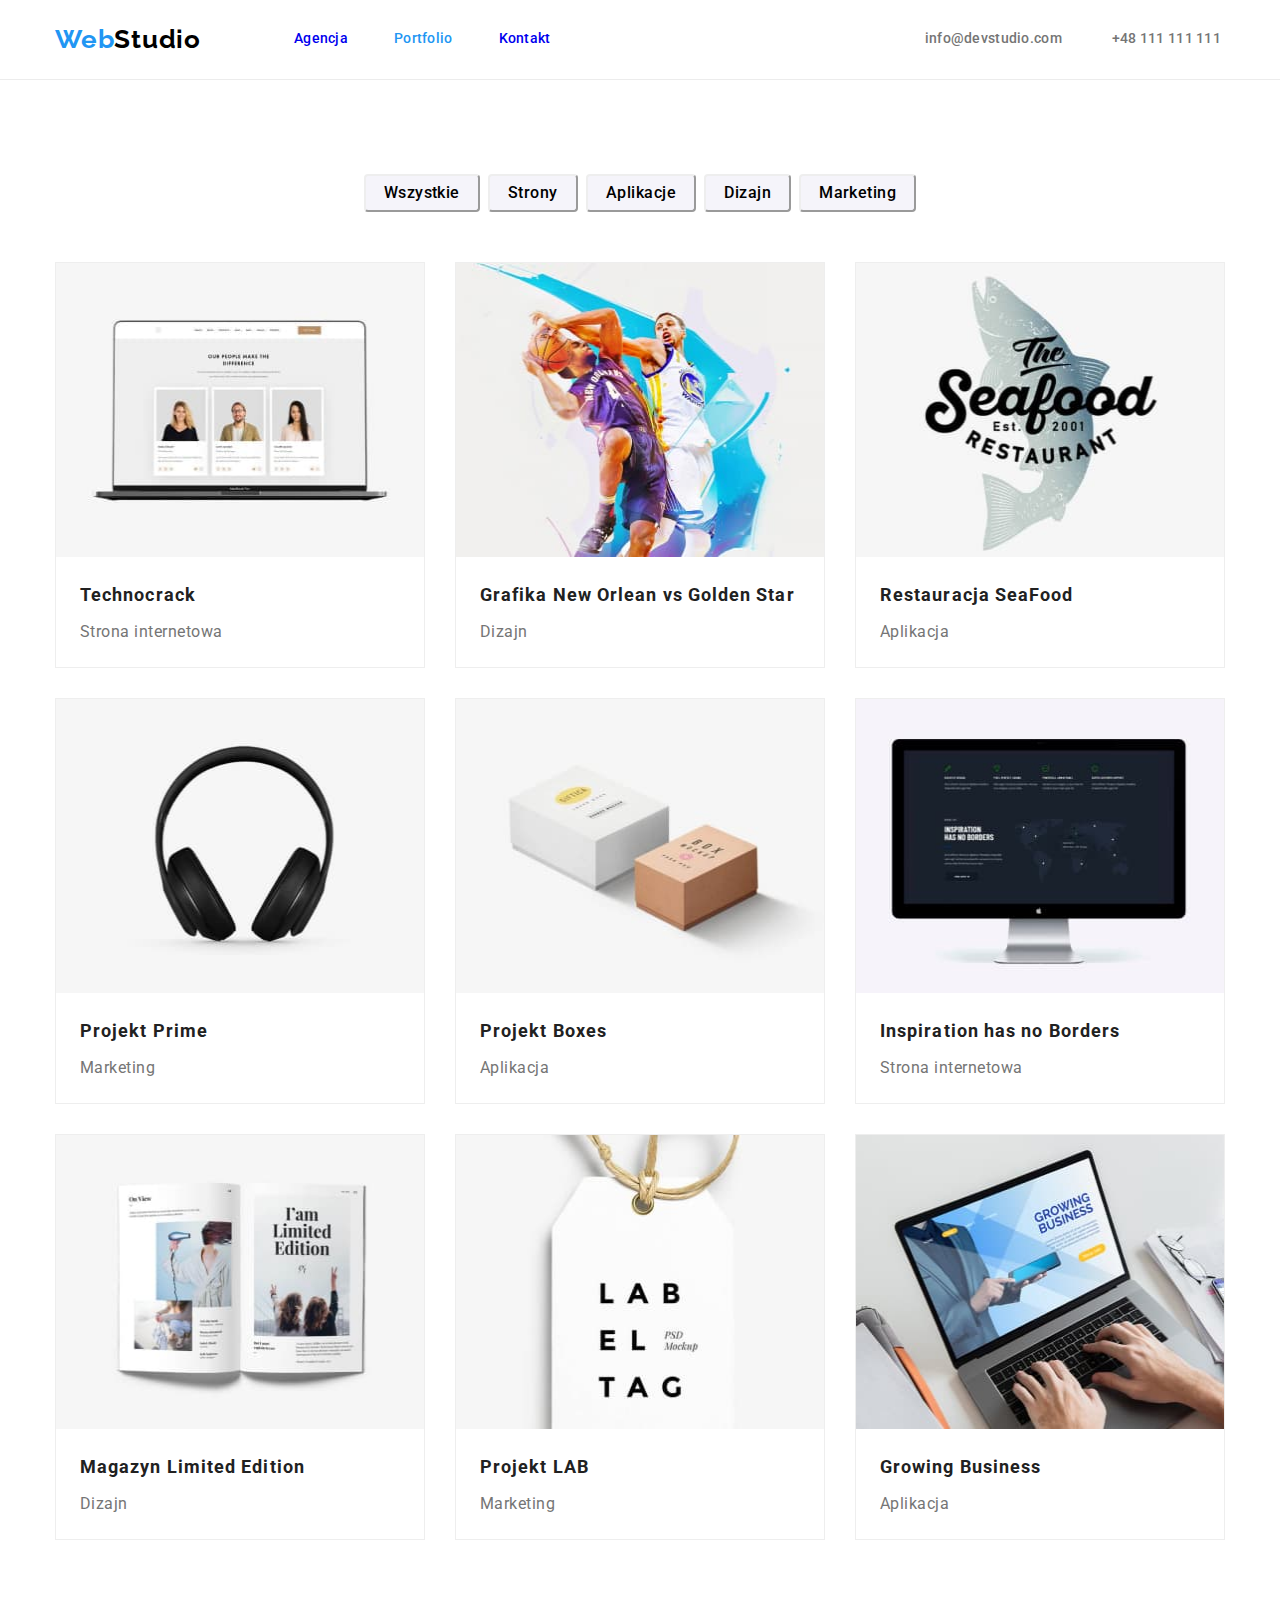
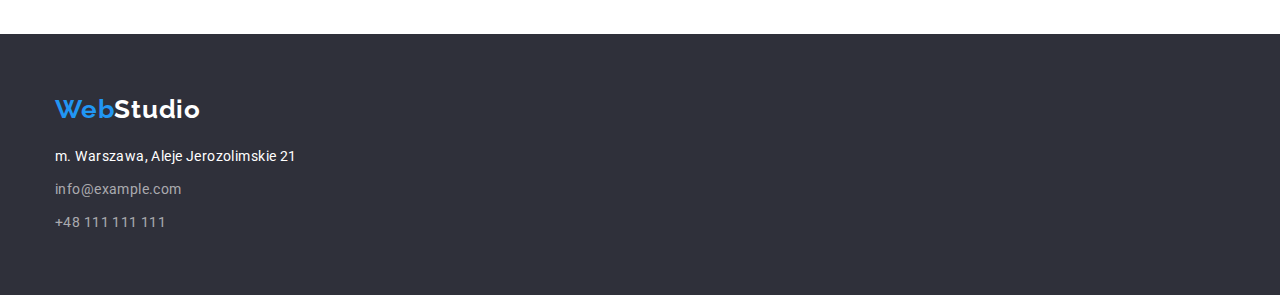
==== portfolio.html @ 493adce8 "clone previous" ====
<!DOCTYPE html>
<html lang="pl">
  <head>
    <meta charset="UTF-8" />
    <meta name="viewport" content="width=device-width, initial-scale=1.0" />
    <link
      rel="stylesheet"
      href="https://cdnjs.cloudflare.com/ajax/libs/modern-normalize/1.0.0/modern-normalize.min.css"
    />
    <link rel="stylesheet" type="text/css" href="./css/style.css" />
    <link rel="preconnect" href="https://fonts.googleapis.com" />
    <link rel="preconnect" href="https://fonts.gstatic.com" crossorigin />
    <link
      href="https://fonts.googleapis.com/css2?family=Raleway:wght@700&family=Roboto:wght@400;500;700;900&display=swap"
      rel="stylesheet"
    />
    <title>Portfolio</title>
  </head>
  <body>
    <header class="header-portfolio">
      <div class="container">
        <div class="header-box">
          <a class="logo" href="./index.html"><span>Web</span>Studio</a>
          <nav class="navigation">
            <ul class="navigation-list">
              <li>
                <a class="navigation-list-link link" href="./index.html"
                  >Agencja</a
                >
              </li>
              <li>
                <a class="navigation-list-link link" href="./portfolio.html"
                  ><span class="current-page">Portfolio</span></a
                >
              </li>
              <li>
                <a class="navigation-list-link link" href="./index.html"
                  >Kontakt</a
                >
              </li>
            </ul>
          </nav>
          <div class="header-contacts">
            <ul class="header-contacts-list">
              <li>
                <a
                  class="header-contacts-list-link link"
                  href="mailto:info@devstudio.com"
                  >info@devstudio.com</a
                >
              </li>
              <li>
                <a
                  class="header-contacts-list-link link"
                  href="tel:+48111111111"
                  >+48 111 111 111</a
                >
              </li>
            </ul>
          </div>
        </div>
      </div>
    </header>

    <main class="main">
      <div class="container">
        <div class="buttons-portfolio section">
          <ul class="buttons-portfolio-list">
            <li>
              <button class="portfolio-button" type="button">Wszystkie</button>
            </li>
            <li>
              <button class="portfolio-button" type="button">Strony</button>
            </li>
            <li>
              <button class="portfolio-button" type="button">Aplikacje</button>
            </li>
            <li>
              <button class="portfolio-button" type="button">Dizajn</button>
            </li>
            <li>
              <button class="portfolio-button" type="button">Marketing</button>
            </li>
          </ul>
        </div>
      </div>
      <div class="container">
        <div class="projects section">
          <ul class="project-list">
            <li class="project-description">
              <figure class="project-figure">
                <img
                  src="./images/project1.jpg"
                  alt="Widok monitora laptopa, na którym wyświetlona jest strona internetowa. Strona główna wyświetla nagłówek oraz pod nim zdjęcia trzech specjalistów z krótką notą informacyjną."
                  width="370"
                  height="294"
                />
                <figcaption>
                  <h4 class="project-name">Technocrack</h4>
                  <p class="project-type">Strona internetowa</p>
                </figcaption>
              </figure>
            </li>
            <li class="project-description">
              <figure class="project-figure">
                <img
                  src="./images/project2.jpg"
                  alt="Plakat przedstawiający dwóch koszykarzy, z których jeden jest w wyskoku do rzucenia piłką, a drugi próbuje go zablokować. Akcja dzieje się na dwukolorowym niebiesko-szarym tle dodającym dynamicznego wyglądu."
                  width="370"
                  height="294"
                />
                <figcaption>
                  <h4 class="project-name">
                    Grafika New Orlean vs Golden Star
                  </h4>
                  <p class="project-type">Dizajn</p>
                </figcaption>
              </figure>
            </li>
            <li class="project-description">
              <figure class="project-figure">
                <img
                  src="./images/project3.jpg"
                  alt="Zaprojektowane logo aplikacji restauracji The Seafood. Czarne logo z nazwą, datą utworzenia i podpisem restauracja jest umieszczone na tle sylwetki pstrąga w kolorach szarości. Pstrąg umieszczony jest wertykalnie, głową do góry i zakrzywiony w lewo ogonem na dole."
                  width="370"
                  height="294"
                />
                <figcaption>
                  <h4 class="project-name">Restauracja SeaFood</h4>
                  <p class="project-type">Aplikacja</p>
                </figcaption>
              </figure>
            </li>
            <li class="project-description">
              <figure class="project-figure">
                <img
                  src="./images/project4.jpg"
                  alt="Proste czare słuchawki nauszne."
                  width="370"
                  height="294"
                />
                <figcaption>
                  <h4 class="project-name">Projekt Prime</h4>
                  <p class="project-type">Marketing</p>
                </figcaption>
              </figure>
            </li>
            <li class="project-description">
              <figure class="project-figure">
                <img
                  src="./images/project5.jpg"
                  alt=" Dwa pudełka: białe i beżowe, ustawione w pewnej odległości, ale w jednej linii. Jedno pudełko wygląda naj oddalone przedłużenie drugiego pudełka."
                  width="370"
                  height="294"
                />
                <figcaption>
                  <h4 class="project-name">Projekt Boxes</h4>
                  <p class="project-type">Aplikacja</p>
                </figcaption>
              </figure>
            </li>
            <li class="project-description">
              <figure class="project-figure">
                <img
                  src="./images/project6.jpg"
                  alt="Widok monitora komputera, na którym wyświetla się strona o czarnym tle i jasnej czcionce. Prawy, dolny róg zajmuje mapa świata w skali szarości z zaznaczonymi poprzez białe punkty różnymi miejscami."
                  width="370"
                  height="294"
                />
                <figcaption>
                  <h4 class="project-name">Inspiration has no Borders</h4>
                  <p class="project-type">Strona internetowa</p>
                </figcaption>
              </figure>
            </li>
            <li class="project-description">
              <figure class="project-figure">
                <img
                  src="./images/project7.jpg"
                  alt="Widok otwartego magazynu, w którym po lewej stronie znajduje się zdjęcie kobiety. Kobieta ta trzyma suszarkę w prawej ręce i suszy włosy w taki sposób, że całe są zwiane na jej twarz, którą całowicie przesłaniaja. Po prawej stronie magazynu znajduje się logo I'am Limited Edition oraz zdjęcie dwóch kobiet obróconych plecami do obiektywu. Kobiety mają długie brązowe włosy, stoją ramię w ramię. Każda z nich trzyma uniesioną oddaloną od koleżanki rękę do góry pokazując znak peace."
                  width="370"
                  height="294"
                />
                <figcaption>
                  <h4 class="project-name">Magazyn Limited Edition</h4>
                  <p class="project-type">Dizajn</p>
                </figcaption>
              </figure>
            </li>
            <li class="project-description">
              <figure class="project-figure">
                <img
                  src="./images/project8.jpg"
                  alt="Prezentacja prostej białej etykiety na konopnym sznurku. Etykieta czarnymi, wytłuszczonymi literami ma wydrukowany napis LAB EL TAG, w czego każdy fragment znajduje się w innym wierszu. Przy literach EL znajduje się niewielki napis wydrukowany czarną kursywą PSD Mockup. "
                  width="370"
                  height="294"
                />
                <figcaption>
                  <h4 class="project-name">Projekt LAB</h4>
                  <p class="project-type">Marketing</p>
                </figcaption>
              </figure>
            </li>
            <li class="project-description">
              <figure class="project-figure">
                <img
                  src="./images/project9.jpg"
                  alt=" Widok laptopa, na którego klawiaturze ktoś trzyma dłonie. Na monitorze wyświetla się strona internetowa o niebieskim nagłówku GROWING BUSINESS po prawej stronie. Po lewej stronie znajduje się zdjęcie sylwetki mężczyzny w grafitowym garniturze, od szyji do pasa, Mężczyzna trzyma w dłoni tablet, na który wskazuje palcem."
                  width="370"
                  height="294"
                />
                <figcaption>
                  <h4 class="project-name">Growing Business</h4>
                  <p class="project-type">Aplikacja</p>
                </figcaption>
              </figure>
            </li>
          </ul>
        </div>
      </div>
    </main>
    <footer class="footer">
      <div class="container">
        <a class="logo" href="./index.html"><span>Web</span>Studio</a>
        <address class="address">
          <ul class="address-list">
            <li>m. Warszawa, Aleje Jerozolimskie 21</li>
            <li>
              <a class="link" href="mailto:info@example.com"
                >info@example.com</a
              >
            </li>
            <li><a class="link" href="tel:+48111111111">+48 111 111 111</a></li>
          </ul>
        </address>
      </div>
    </footer>
  </body>
</html>
---- css/style.css ----
/* General settings */
:root {
  --brand-color: #2196f3;
}

body {
  font-family: 'Roboto', sans-serif;
  font-size: 14px;
  font-weight: 400;
  background-color: #e5e5e5;
  color: #212121;
  line-height: 1.14;
  max-width: 1600px;
  margin: 0 auto;
  box-shadow: 0px 4px 4px rgba(0, 0, 0, 0.25), 0px 4px 4px rgba(0, 0, 0, 0.25);
}
/* General settings */
/*  */
/* Box settings */
h1,
h2,
h3,
h4,
p,
ul {
  margin: 0 0;
  padding: 0 0;
}
.container {
  max-width: 1200px;
  padding: 0 15px;
  margin: auto;
}
.section {
  padding-top: 94px;
  padding-bottom: 94px;
}
.buttons-portfolio {
  padding-bottom: 0px;
}
.projects {
  padding-top: 50px;
}
.header,
.header-portfolio {
  padding: 23.94px;
  background-color: #fff;
  border-bottom: 1px solid #ececec;
}
.header-box {
  display: flex;
  align-items: center;
  justify-content: space-between;
  padding-right: 2px;
}
.navigation {
  display: flex;
  flex-grow: 2;
}
.navigation-list {
  display: flex;
  padding-left: 93px;
  gap: 46px;
}
.header-contacts {
  display: flex;
  justify-self: flex-end;
}
.header-contacts-list {
  display: flex;
  gap: 50px;
  padding-right: 2px;
}
.description {
  padding-bottom: 0px;
}
.description-list {
  display: flex;
  justify-items: center;
  gap: 30px;
}
.introduction {
  background-color: #2f303a;
  padding: 200px;
}
.team {
  background-color: #f5f4fa;
}
.team-member {
  background-color: #fff;
  box-shadow: 0px 1px 3px rgba(0, 0, 0, 0.12), 0px 1px 1px rgba(0, 0, 0, 0.14),
    0px 2px 1px rgba(0, 0, 0, 0.2);
  border-radius: 0px 0px 4px 4px;
}
.footer {
  background-color: #2f303a;
  padding-top: 60px;
  padding-bottom: 60px;
}
.main {
  background-color: #fff;
}
.team-member-figure {
  display: block;
  width: 100%;
  margin: 0 0;
}
.project-list {
  flex-basis: auto;
  display: flex;
  flex-wrap: wrap;
  gap: 30px;
  padding: 0;
}
.project-description {
  max-width: 370px;
  background-color: #fff;
  border: 1px solid #eee;
}
.project-figure {
  margin: 0 0;
  display: block;
}
.project-figure img {
  display: block;
  width: 100%;
}

/* Box settings */
/*  */
/* Logo settings */
.logo {
  display: flex;
  justify-self: flex-start;
  font-family: 'Raleway';
  font-weight: 700;
  font-size: 26px;
  line-height: 1.19;
  letter-spacing: 0.03em;
  text-decoration: none;
  cursor: pointer;
}
.header .logo,
.header-portfolio .logo {
  color: #000;
}
.logo span {
  color: var(--brand-color);
}
.footer .logo {
  color: #fff;
  padding-bottom: 20px;
}

/* Logo settings */
/*  */
/* Link settings */
.link {
  text-decoration: none;
}
.link:hover,
.link:focus {
  color: var(--brand-color);
}
.current-page {
  color: var(--brand-color);
}
.link:after,
.link:active,
.link:visited,
.link:before {
  color: inherit;
}
.navigation-list-link {
  font-weight: 500;
  letter-spacing: 0.02em;
}
.navigation-list-link:hover,
.navigation-list-link:focus {
  color: var(--brand-color);
}
.header-contacts a {
  font-weight: 500;
  letter-spacing: 0.02em;
  color: #757575;
}
.address-list a {
  color: rgba(255, 255, 255, 0.6);
}

/* Link settings */
/*  */
/* Buttons of all type */
.introduction-button {
  margin: 0 auto;
  display: block;
  font-family: 'Roboto', sans-serif;
  width: 200px;
  height: 50px;
  font-weight: 700;
  font-size: 16px;
  line-height: 1.88;
  text-align: center;
  letter-spacing: 0.06em;
  color: #ffffff;
  background-color: var(--brand-color);
  box-shadow: 0px 4px 4px rgba(0, 0, 0, 0.15);
  border-radius: 4px;
  border-color: var(--brand-color);
  cursor: pointer;
}
.portfolio-button {
  font-family: 'Roboto', sans-serif;
  background-color: #f5f4fa;
  border-color: inherit;
  border-radius: 4px;
  font-weight: 500;
  font-size: 16px;
  line-height: 1.62;
  text-align: center;
  letter-spacing: 0.03em;
  cursor: pointer;
  padding: 4px 18px;
}

.portfolio-button:hover,
.portfolio-button:focus {
  background: var(--brand-color);
  color: #fff;
  border-color: var(--brand-color);
  box-shadow: 0px 3px 1px rgba(0, 0, 0, 0.1), 0px 1px 2px rgba(0, 0, 0, 0.08),
    0px 2px 2px rgba(0, 0, 0, 0.12);
  border-radius: 4px;
}
/* Buttons of all type */
/*  */
/* List settings */
.navigation-list,
.header-contacts-list,
.secound-list,
.team-list,
.description-list,
.address-list,
.project-list,
.buttons-portfolio-list {
  list-style: none;
}
.secound-list {
  display: flex;
  gap: 30px;
}
.description-list-header {
  font-weight: 700;
  text-transform: uppercase;
  padding-bottom: 10px;
}
.description-list-paragraf {
  line-height: 1.71;
  letter-spacing: 0.03em;
  color: #757575;
}
.address-list {
  font-style: normal;
  line-height: 1.71;
  letter-spacing: 0.03em;
  color: #fff;
  display: flex;
  flex-direction: column;
  gap: 9px;
}
.team-list {
  display: flex;
  gap: 30px;
}
.buttons-portfolio-list {
  display: flex;
  gap: 8px;
  justify-content: center;
}
/* List settings */
/*  */
/* Header settings */
.introduction-header {
  margin: 0 auto;
  max-width: 696px;
  font-weight: 900;
  font-size: 44px;
  line-height: 1.36;
  text-align: center;
  letter-spacing: 0.06em;
  text-transform: uppercase;
  color: #ffffff;
  padding-bottom: 30px;
}
.secound-header {
  padding-bottom: 50px;
  font-weight: 700;
  font-size: 36px;
  line-height: 1.16;
  letter-spacing: 0.03em;
  text-align: center;
}
.team-header {
  font-weight: 700;
  letter-spacing: 0.03em;
  text-transform: uppercase;
}
/* Header settings */
/*  */
/* Description settings */
.teammate {
  padding-top: 30px;
  padding-bottom: 10px;
  font-weight: 500;
  font-size: 16px;
  line-height: 1.18;
  letter-spacing: 0.03em;
  text-align: center;
}
.teammate-job {
  padding-bottom: 30px;
  font-size: 16px;
  line-height: 1.18;
  letter-spacing: 0.03em;
  text-align: center;
  color: #757575;
}
.project-name {
  font-weight: 700;
  font-size: 18px;
  line-height: 2;
  letter-spacing: 0.06em;
  padding-left: 24px;
  padding-top: 20px;
  padding-bottom: 4px;
}
.project-type {
  font-size: 16px;
  line-height: 1.88;
  letter-spacing: 0.03em;
  color: #757575;
  padding-left: 24px;
  padding-bottom: 20px;
}

/* Description settings */
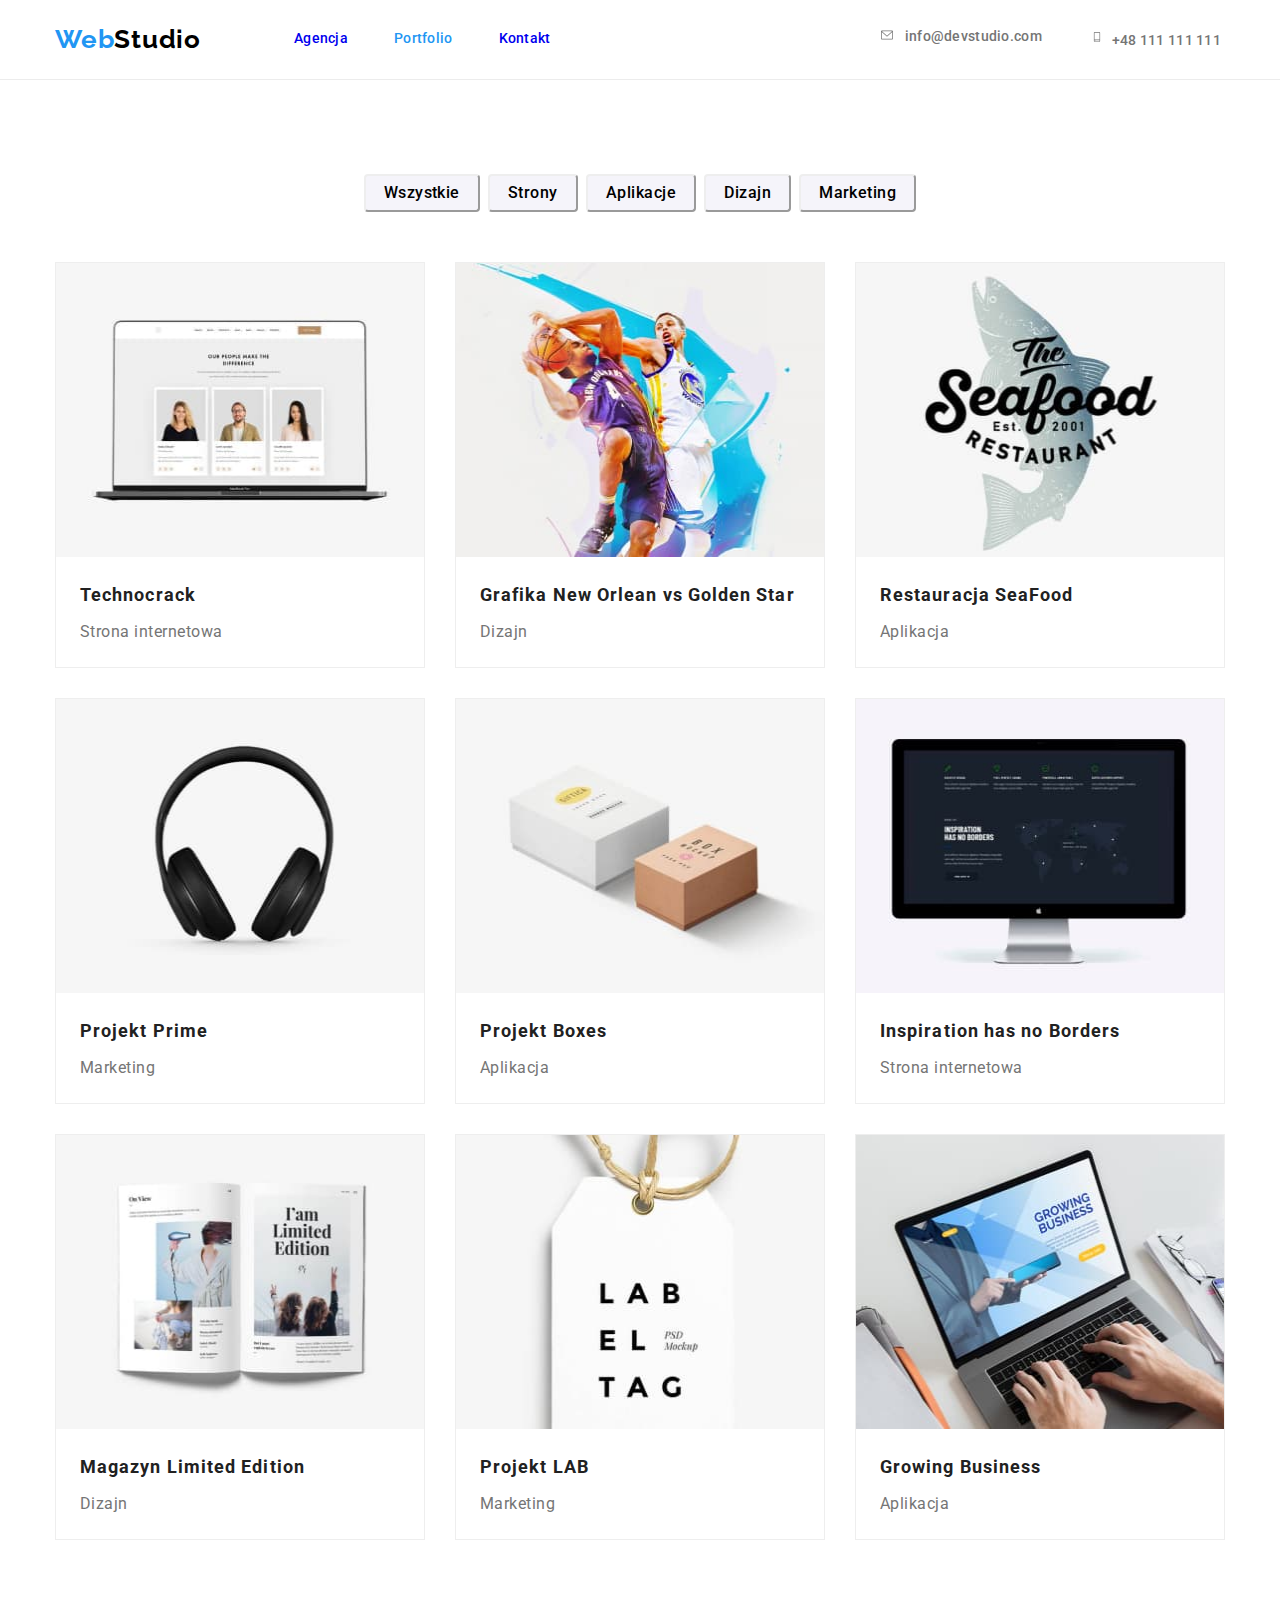
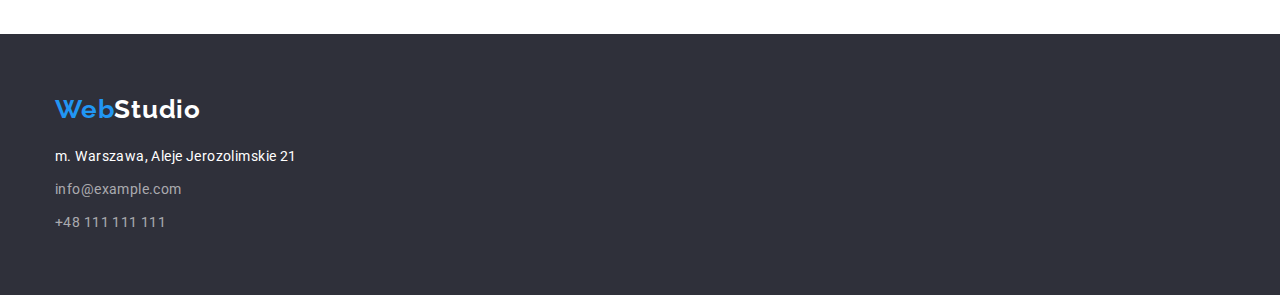
==== commit 89c4123b: "rozne" ====
--- a/portfolio.html
+++ b/portfolio.html
@@ -46,6 +46,10 @@
                 <a
                   class="header-contacts-list-link link"
                   href="mailto:info@devstudio.com"
+                  ><svg class="contact-icon-mail">
+                    <use
+                      href="./images/symbol-defs.svg#icon-envelope"
+                    ></use></svg
                   >info@devstudio.com</a
                 >
               </li>
@@ -53,6 +57,10 @@
                 <a
                   class="header-contacts-list-link link"
                   href="tel:+48111111111"
+                  ><svg class="contact-icon-phone">
+                    <use
+                      href="./images/symbol-defs.svg#icon-smartphone"
+                    ></use></svg
                   >+48 111 111 111</a
                 >
               </li>
@@ -230,7 +238,9 @@
                 >info@example.com</a
               >
             </li>
-            <li><a class="link" href="tel:+48111111111">+48 111 111 111</a></li>
+            <li>
+              <a class="link" href="tel:+48111111111">+48 111 111 111</a>
+            </li>
           </ul>
         </address>
       </div>
--- a/css/style.css
+++ b/css/style.css
@@ -65,6 +65,7 @@
 .header-contacts {
   display: flex;
   justify-self: flex-end;
+  align-items: center;
 }
 .header-contacts-list {
   display: flex;
@@ -81,6 +82,14 @@
 }
 .introduction {
   background-color: #2f303a;
+  background-image: linear-gradient(rgba(47, 48, 58, 0.4), rgba(47, 48, 58, 0.4)),
+    url('../images/backgroundimage.jpg');
+  background-size: cover;
+  width: 100%;
+  height: 100%;
+  background-position: center;
+  /* background:  Solid
+rgba(47, 48, 58, 0.4); */
   padding: 200px;
 }
 .team {
@@ -344,3 +353,17 @@
 }
 
 /* Description settings */
+/* SVG-icons */
+.contact-icon-phone {
+  display: inline-flex;
+  width: 10px;
+  height: 16px;
+  margin-right: 10px;
+}
+.contact-icon-mail {
+  display: inline-flex;
+  width: 16px;
+  height: 12px;
+  margin-right: 10px;
+}
+/* SVG-icons */
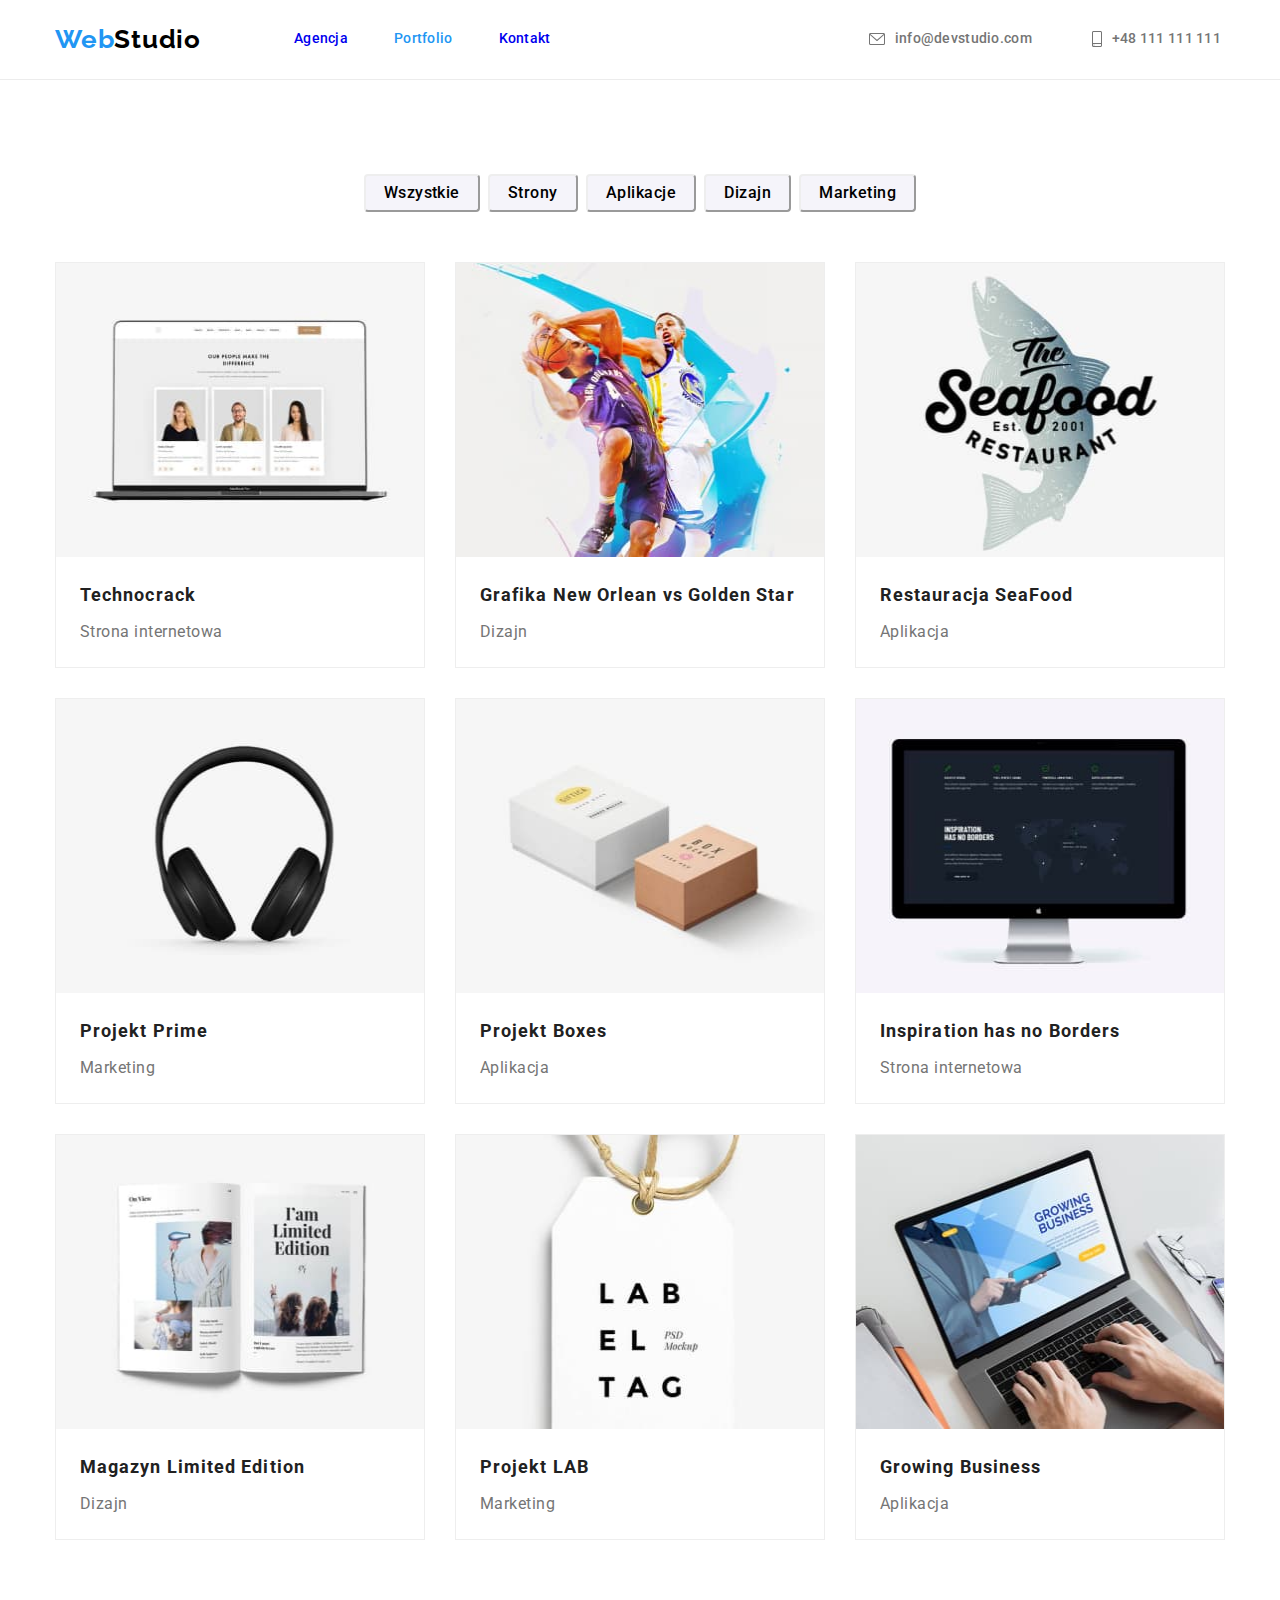
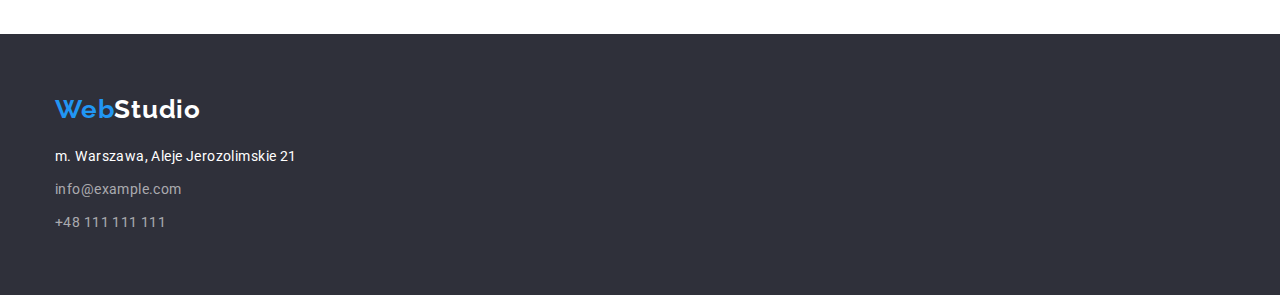
==== commit 3fb0a01d: "header finish" ====
--- a/portfolio.html
+++ b/portfolio.html
@@ -42,7 +42,7 @@
           </nav>
           <div class="header-contacts">
             <ul class="header-contacts-list">
-              <li>
+              <li class="contact-element">
                 <a
                   class="header-contacts-list-link link"
                   href="mailto:info@devstudio.com"
@@ -53,7 +53,7 @@
                   >info@devstudio.com</a
                 >
               </li>
-              <li>
+              <li class="contact-element">
                 <a
                   class="header-contacts-list-link link"
                   href="tel:+48111111111"
--- a/css/style.css
+++ b/css/style.css
@@ -71,6 +71,11 @@
   display: flex;
   gap: 50px;
   padding-right: 2px;
+}
+.header-contacts-list-link
+{
+  display: flex;
+  align-items: center;
 }
 .description {
   padding-bottom: 0px;
@@ -355,15 +360,18 @@
 /* Description settings */
 /* SVG-icons */
 .contact-icon-phone {
-  display: inline-flex;
-  width: 10px;
+  display: inline-block;
+  width: 30px;
   height: 16px;
-  margin-right: 10px;
 }
 .contact-icon-mail {
-  display: inline-flex;
-  width: 16px;
-  height: 12px;
-  margin-right: 10px;
+  display: inline-block;
+  width: 36px;
+  height: 16px;
+}
+
+}
+.contact-element:hover {
+  stroke: var(--brand-color);
 }
 /* SVG-icons */
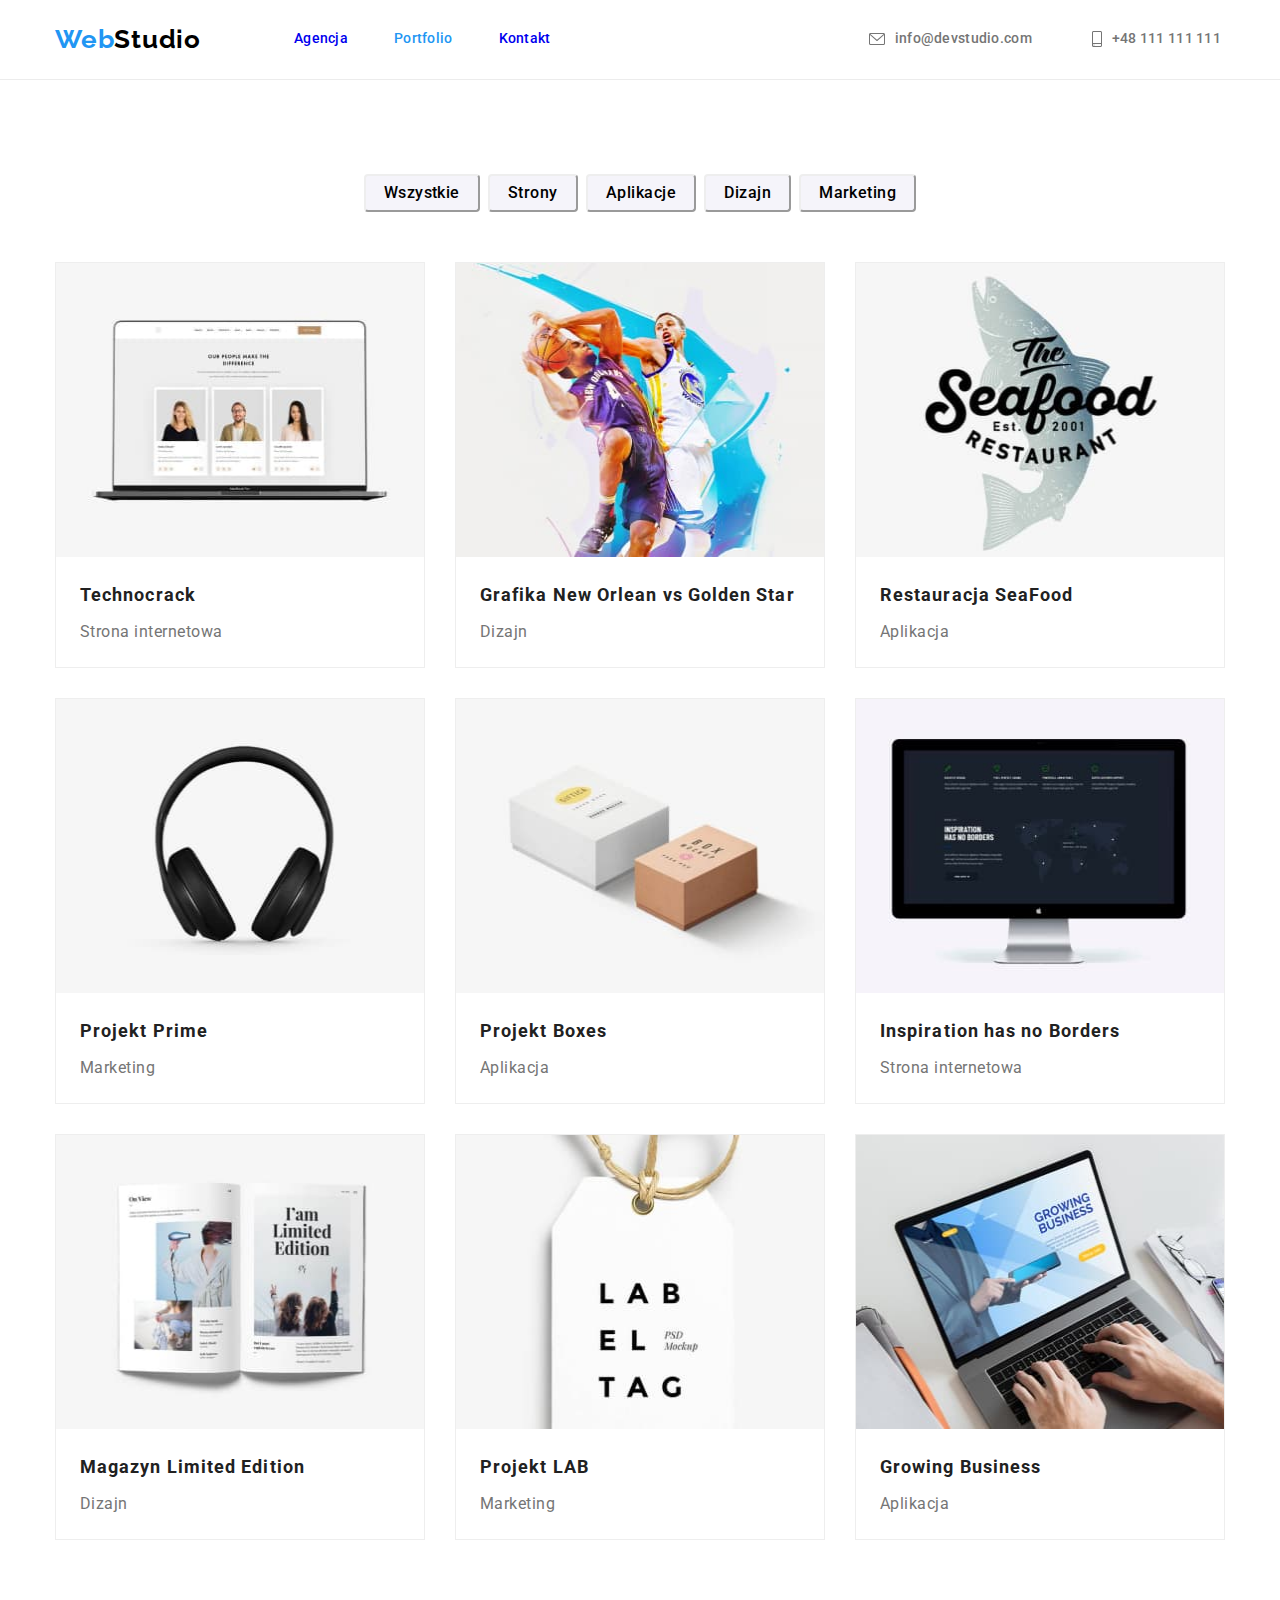
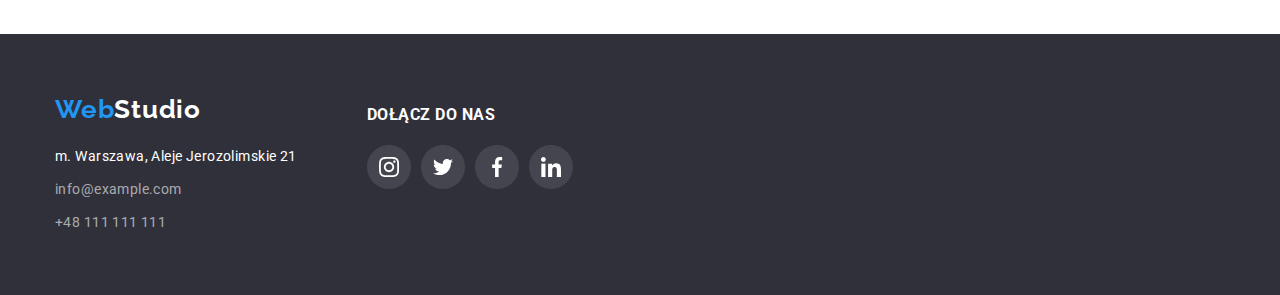
==== commit 94c7770f: "finished page index html" ====
--- a/portfolio.html
+++ b/portfolio.html
@@ -47,9 +47,7 @@
                   class="header-contacts-list-link link"
                   href="mailto:info@devstudio.com"
                   ><svg class="contact-icon-mail">
-                    <use
-                      href="./images/symbol-defs.svg#icon-envelope"
-                    ></use></svg
+                    <use href="./images/icons.svg#icon-envelope"></use></svg
                   >info@devstudio.com</a
                 >
               </li>
@@ -58,9 +56,7 @@
                   class="header-contacts-list-link link"
                   href="tel:+48111111111"
                   ><svg class="contact-icon-phone">
-                    <use
-                      href="./images/symbol-defs.svg#icon-smartphone"
-                    ></use></svg
+                    <use href="./images/icons.svg#icon-smartphone"></use></svg
                   >+48 111 111 111</a
                 >
               </li>
@@ -229,20 +225,70 @@
     </main>
     <footer class="footer">
       <div class="container">
-        <a class="logo" href="./index.html"><span>Web</span>Studio</a>
-        <address class="address">
-          <ul class="address-list">
-            <li>m. Warszawa, Aleje Jerozolimskie 21</li>
-            <li>
-              <a class="link" href="mailto:info@example.com"
-                >info@example.com</a
-              >
-            </li>
-            <li>
-              <a class="link" href="tel:+48111111111">+48 111 111 111</a>
-            </li>
-          </ul>
-        </address>
+        <div class="footer-box">
+          <div class="footer-left">
+            <a class="logo" href="./index.html"><span>Web</span>Studio</a>
+            <address class="address">
+              <ul class="address-list">
+                <li>m. Warszawa, Aleje Jerozolimskie 21</li>
+                <li>
+                  <a class="link" href="mailto:info@example.com"
+                    >info@example.com</a
+                  >
+                </li>
+                <li>
+                  <a class="link" href="tel:+48111111111">+48 111 111 111</a>
+                </li>
+              </ul>
+            </address>
+          </div>
+          <div class="footer-media">
+            <h3 class="footer-media-header">Dołącz do nas</h3>
+
+            <ul class="footer-media-list">
+              <li>
+                <a
+                  href="https://www.instagram.com/"
+                  rel="noopener noreferrer"
+                  target="_blank"
+                >
+                  <svg class="footer-media-icon">
+                    <use href="./images/icons.svg#icon-instagram"></use></svg
+                ></a>
+              </li>
+              <li>
+                <a
+                  href="https://www.twitter.com/"
+                  rel="noopener noreferrer"
+                  target="_blank"
+                >
+                  <svg class="footer-media-icon">
+                    <use href="./images/icons.svg#icon-twitter"></use></svg
+                ></a>
+              </li>
+              <li>
+                <a
+                  href="https://www.facebook.com/"
+                  rel="noopener noreferrer"
+                  target="_blank"
+                >
+                  <svg class="footer-media-icon">
+                    <use href="./images/icons.svg#icon-facebook"></use></svg
+                ></a>
+              </li>
+              <li>
+                <a
+                  href="https://www.linkedin.com/"
+                  rel="noopener noreferrer"
+                  target="_blank"
+                >
+                  <svg class="footer-media-icon">
+                    <use href="./images/icons.svg#icon-linkedin"></use></svg
+                ></a>
+              </li>
+            </ul>
+          </div>
+        </div>
       </div>
     </footer>
   </body>
--- a/css/style.css
+++ b/css/style.css
@@ -1,6 +1,9 @@
 /* General settings */
 :root {
   --brand-color: #2196f3;
+  --pure-white: #fff;
+  --creme-white: #ececec;
+  --grey-icons: #afb1b8;
 }
 
 body {
@@ -44,8 +47,8 @@
 .header,
 .header-portfolio {
   padding: 23.94px;
-  background-color: #fff;
-  border-bottom: 1px solid #ececec;
+  background-color: var(--pure-white);
+  border-bottom: 1px solid var(--creme-white);
 }
 .header-box {
   display: flex;
@@ -72,10 +75,13 @@
   gap: 50px;
   padding-right: 2px;
 }
-.header-contacts-list-link
-{
+.header-contacts-list-link {
   display: flex;
   align-items: center;
+}
+.footer-box {
+  display: flex;
+  gap: 70px;
 }
 .description {
   padding-bottom: 0px;
@@ -90,18 +96,18 @@
   background-image: linear-gradient(rgba(47, 48, 58, 0.4), rgba(47, 48, 58, 0.4)),
     url('../images/backgroundimage.jpg');
   background-size: cover;
+  background-clip: padding-box;
   width: 100%;
   height: 100%;
   background-position: center;
-  /* background:  Solid
-rgba(47, 48, 58, 0.4); */
   padding: 200px;
 }
 .team {
   background-color: #f5f4fa;
 }
+
 .team-member {
-  background-color: #fff;
+  background-color: var(--pure-white);
   box-shadow: 0px 1px 3px rgba(0, 0, 0, 0.12), 0px 1px 1px rgba(0, 0, 0, 0.14),
     0px 2px 1px rgba(0, 0, 0, 0.2);
   border-radius: 0px 0px 4px 4px;
@@ -112,7 +118,7 @@
   padding-bottom: 60px;
 }
 .main {
-  background-color: #fff;
+  background-color: var(--pure-white);
 }
 .team-member-figure {
   display: block;
@@ -128,7 +134,7 @@
 }
 .project-description {
   max-width: 370px;
-  background-color: #fff;
+  background-color: var(--pure-white);
   border: 1px solid #eee;
 }
 .project-figure {
@@ -139,7 +145,12 @@
   display: block;
   width: 100%;
 }
-
+.client {
+  border: 1px solid #afb1b8;
+  border-radius: 4px;
+  width: 170px;
+  height: 92px;
+}
 /* Box settings */
 /*  */
 /* Logo settings */
@@ -162,7 +173,7 @@
   color: var(--brand-color);
 }
 .footer .logo {
-  color: #fff;
+  color: var(--pure-white);
   padding-bottom: 20px;
 }
 
@@ -216,7 +227,7 @@
   line-height: 1.88;
   text-align: center;
   letter-spacing: 0.06em;
-  color: #ffffff;
+  color: var(--pure-white);
   background-color: var(--brand-color);
   box-shadow: 0px 4px 4px rgba(0, 0, 0, 0.15);
   border-radius: 4px;
@@ -240,7 +251,7 @@
 .portfolio-button:hover,
 .portfolio-button:focus {
   background: var(--brand-color);
-  color: #fff;
+  color: var(--pure-white);
   border-color: var(--brand-color);
   box-shadow: 0px 3px 1px rgba(0, 0, 0, 0.1), 0px 1px 2px rgba(0, 0, 0, 0.08),
     0px 2px 2px rgba(0, 0, 0, 0.12);
@@ -256,7 +267,10 @@
 .description-list,
 .address-list,
 .project-list,
-.buttons-portfolio-list {
+.buttons-portfolio-list,
+.footer-media-list,
+.team-media-list,
+.clients-list {
   list-style: none;
 }
 .secound-list {
@@ -267,6 +281,7 @@
   font-weight: 700;
   text-transform: uppercase;
   padding-bottom: 10px;
+  padding-top: 30px;
 }
 .description-list-paragraf {
   line-height: 1.71;
@@ -277,7 +292,7 @@
   font-style: normal;
   line-height: 1.71;
   letter-spacing: 0.03em;
-  color: #fff;
+  color: var(--pure-white);
   display: flex;
   flex-direction: column;
   gap: 9px;
@@ -289,6 +304,22 @@
 .buttons-portfolio-list {
   display: flex;
   gap: 8px;
+  justify-content: center;
+}
+.footer-media-list,
+.team-media-list {
+  display: flex;
+  gap: 10px;
+  flex-wrap: nowrap;
+}
+.team-media-list {
+  justify-content: center;
+  padding-bottom: 30px;
+}
+.clients-list {
+  display: flex;
+  gap: 30px;
+  flex-wrap: nowrap;
   justify-content: center;
 }
 /* List settings */
@@ -303,7 +334,7 @@
   text-align: center;
   letter-spacing: 0.06em;
   text-transform: uppercase;
-  color: #ffffff;
+  color: var(--pure-white);
   padding-bottom: 30px;
 }
 .secound-header {
@@ -318,6 +349,14 @@
   font-weight: 700;
   letter-spacing: 0.03em;
   text-transform: uppercase;
+}
+.footer-media-header {
+  font-weight: 700;
+  letter-spacing: 0.03em;
+  text-transform: uppercase;
+  color: var(--pure-white);
+  padding-top: 12px;
+  padding-bottom: 20px;
 }
 /* Header settings */
 /*  */
@@ -332,7 +371,7 @@
   text-align: center;
 }
 .teammate-job {
-  padding-bottom: 30px;
+  padding-bottom: 16px;
   font-size: 16px;
   line-height: 1.18;
   letter-spacing: 0.03em;
@@ -369,9 +408,49 @@
   width: 36px;
   height: 16px;
 }
-
-}
-.contact-element:hover {
-  stroke: var(--brand-color);
+.contact-element:hover,
+.contact-element:focus {
+  --color4: var(--brand-color);
+}
+.footer-media-icon {
+  color: currentColor;
+  width: 44px;
+  height: 44px;
+}
+.footer-media-icon:hover,
+.footer-media-icon:focus {
+  --color6: var(--brand-color);
+}
+.team-media-icon {
+  width: 44px;
+  height: 44px;
+  --color5: var(--grey-icons);
+}
+.team-media-icon:hover,
+.team-media-icon:focus {
+  --color5: var(--pure-white);
+  --color6: var(--brand-color);
+}
+.client-logo {
+  width: 100%;
+  height: 100%;
+}
+.client:hover,
+.client:focus {
+  --color1: var(--brand-color);
+  border-color: var(--brand-color);
+}
+.description-element {
+  display: flex;
+  width: 270px;
+  height: 120px;
+  background-color: #f5f4fa;
+  border-radius: 4px;
+  justify-content: space-around;
+  align-items: center;
+}
+.description-icon {
+  width: 70px;
+  height: 70px;
 }
 /* SVG-icons */
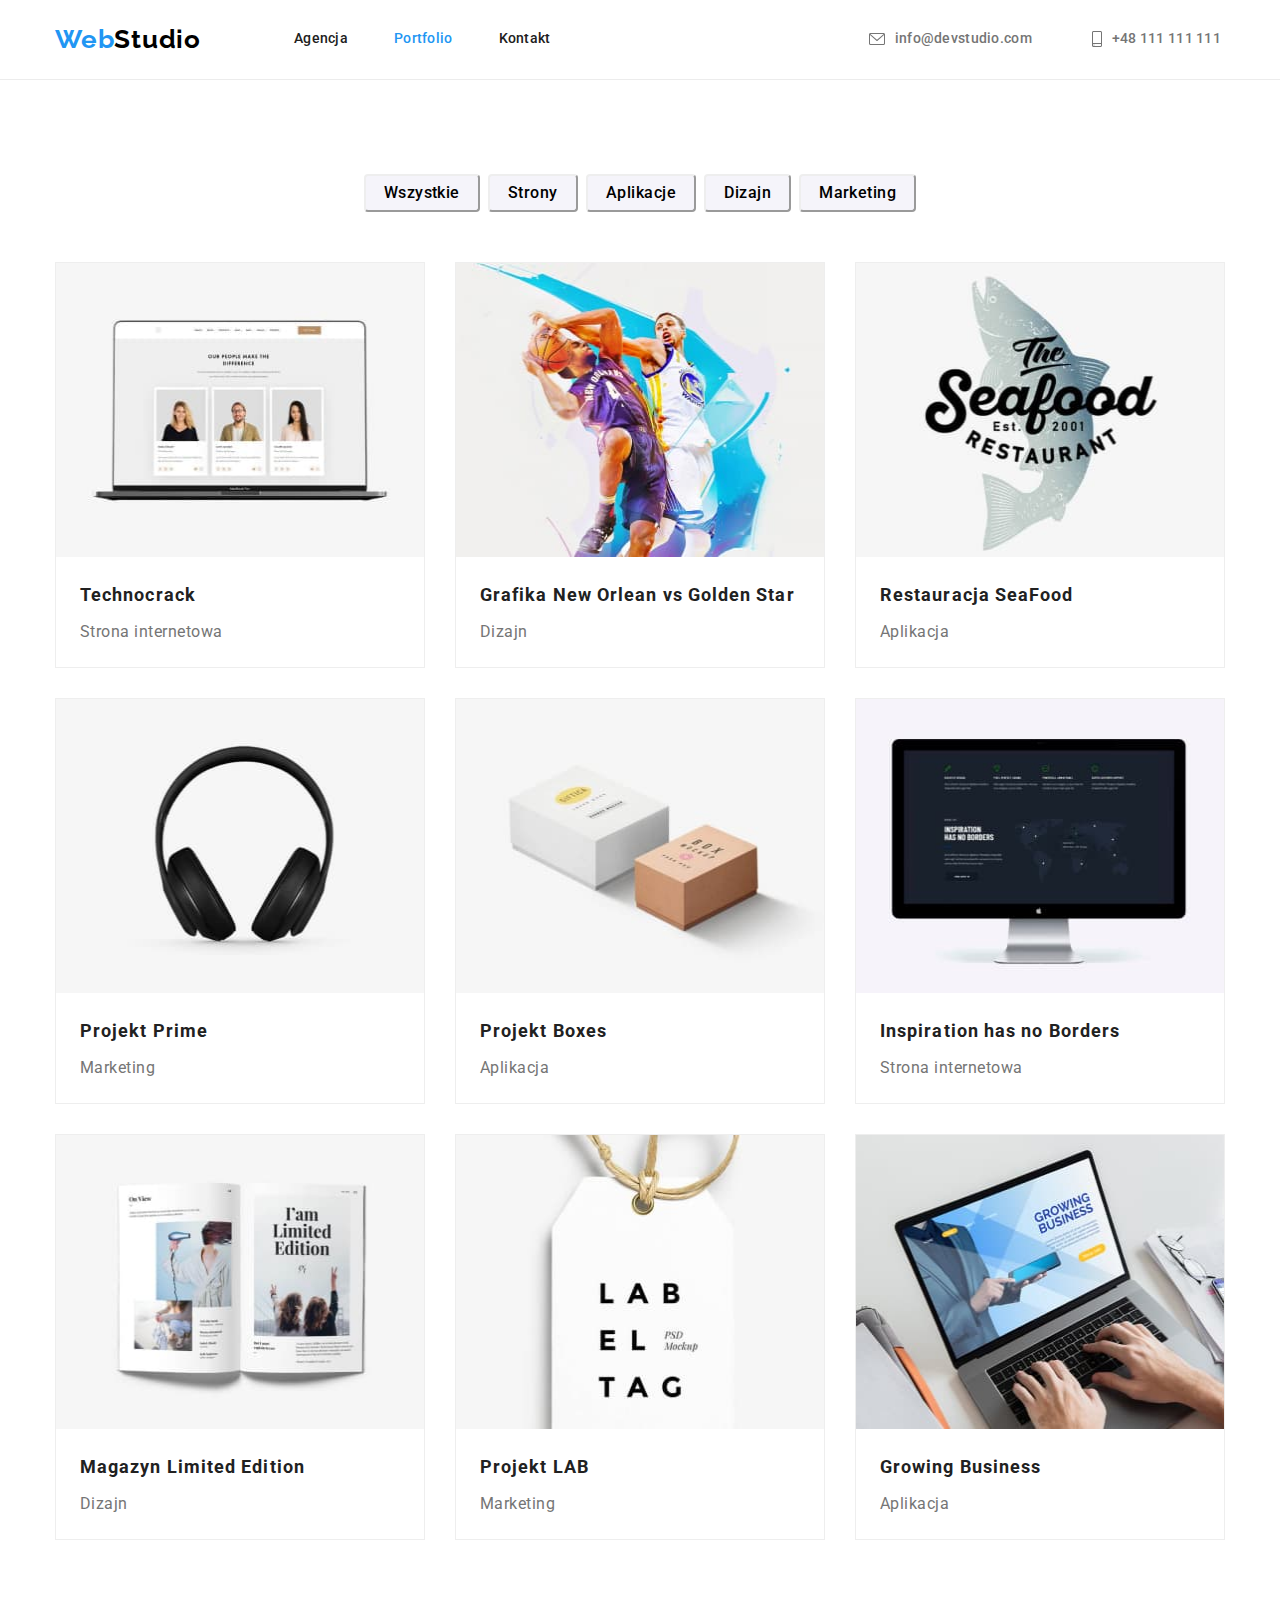
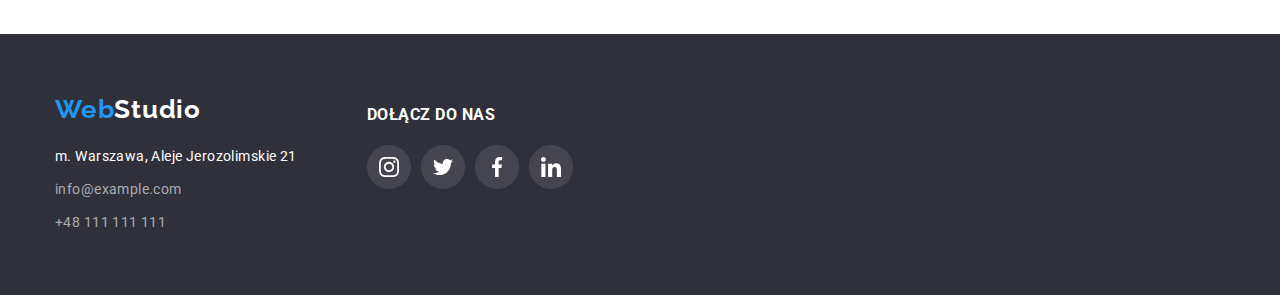
==== commit 6b2f6e51: "Update portfolio.html" ====
--- a/portfolio.html
+++ b/portfolio.html
@@ -232,12 +232,14 @@
               <ul class="address-list">
                 <li>m. Warszawa, Aleje Jerozolimskie 21</li>
                 <li>
-                  <a class="link" href="mailto:info@example.com"
+                  <a class="footer-link link" href="mailto:info@example.com"
                     >info@example.com</a
                   >
                 </li>
                 <li>
-                  <a class="link" href="tel:+48111111111">+48 111 111 111</a>
+                  <a class="footer-link link" href="tel:+48111111111"
+                    >+48 111 111 111</a
+                  >
                 </li>
               </ul>
             </address>
--- a/css/style.css
+++ b/css/style.css
@@ -137,6 +137,11 @@
   background-color: var(--pure-white);
   border: 1px solid #eee;
 }
+.project-description:hover,
+.project-description:focus {
+  box-shadow: 0px 1px 1px rgba(0, 0, 0, 0.12), 0px 4px 4px rgba(0, 0, 0, 0.06),
+    1px 4px 6px rgba(0, 0, 0, 0.16);
+}
 .project-figure {
   margin: 0 0;
   display: block;
@@ -183,6 +188,9 @@
 .link {
   text-decoration: none;
 }
+a.link {
+  color: inherit;
+}
 .link:hover,
 .link:focus {
   color: var(--brand-color);
@@ -190,18 +198,18 @@
 .current-page {
   color: var(--brand-color);
 }
-.link:after,
 .link:active,
-.link:visited,
-.link:before {
-  color: inherit;
+.link:visited {
+  color: initial;
 }
 .navigation-list-link {
   font-weight: 500;
   letter-spacing: 0.02em;
 }
 .navigation-list-link:hover,
-.navigation-list-link:focus {
+.navigation-list-link:focus,
+.footer-link:hover,
+.footer-link:focus {
   color: var(--brand-color);
 }
 .header-contacts a {
